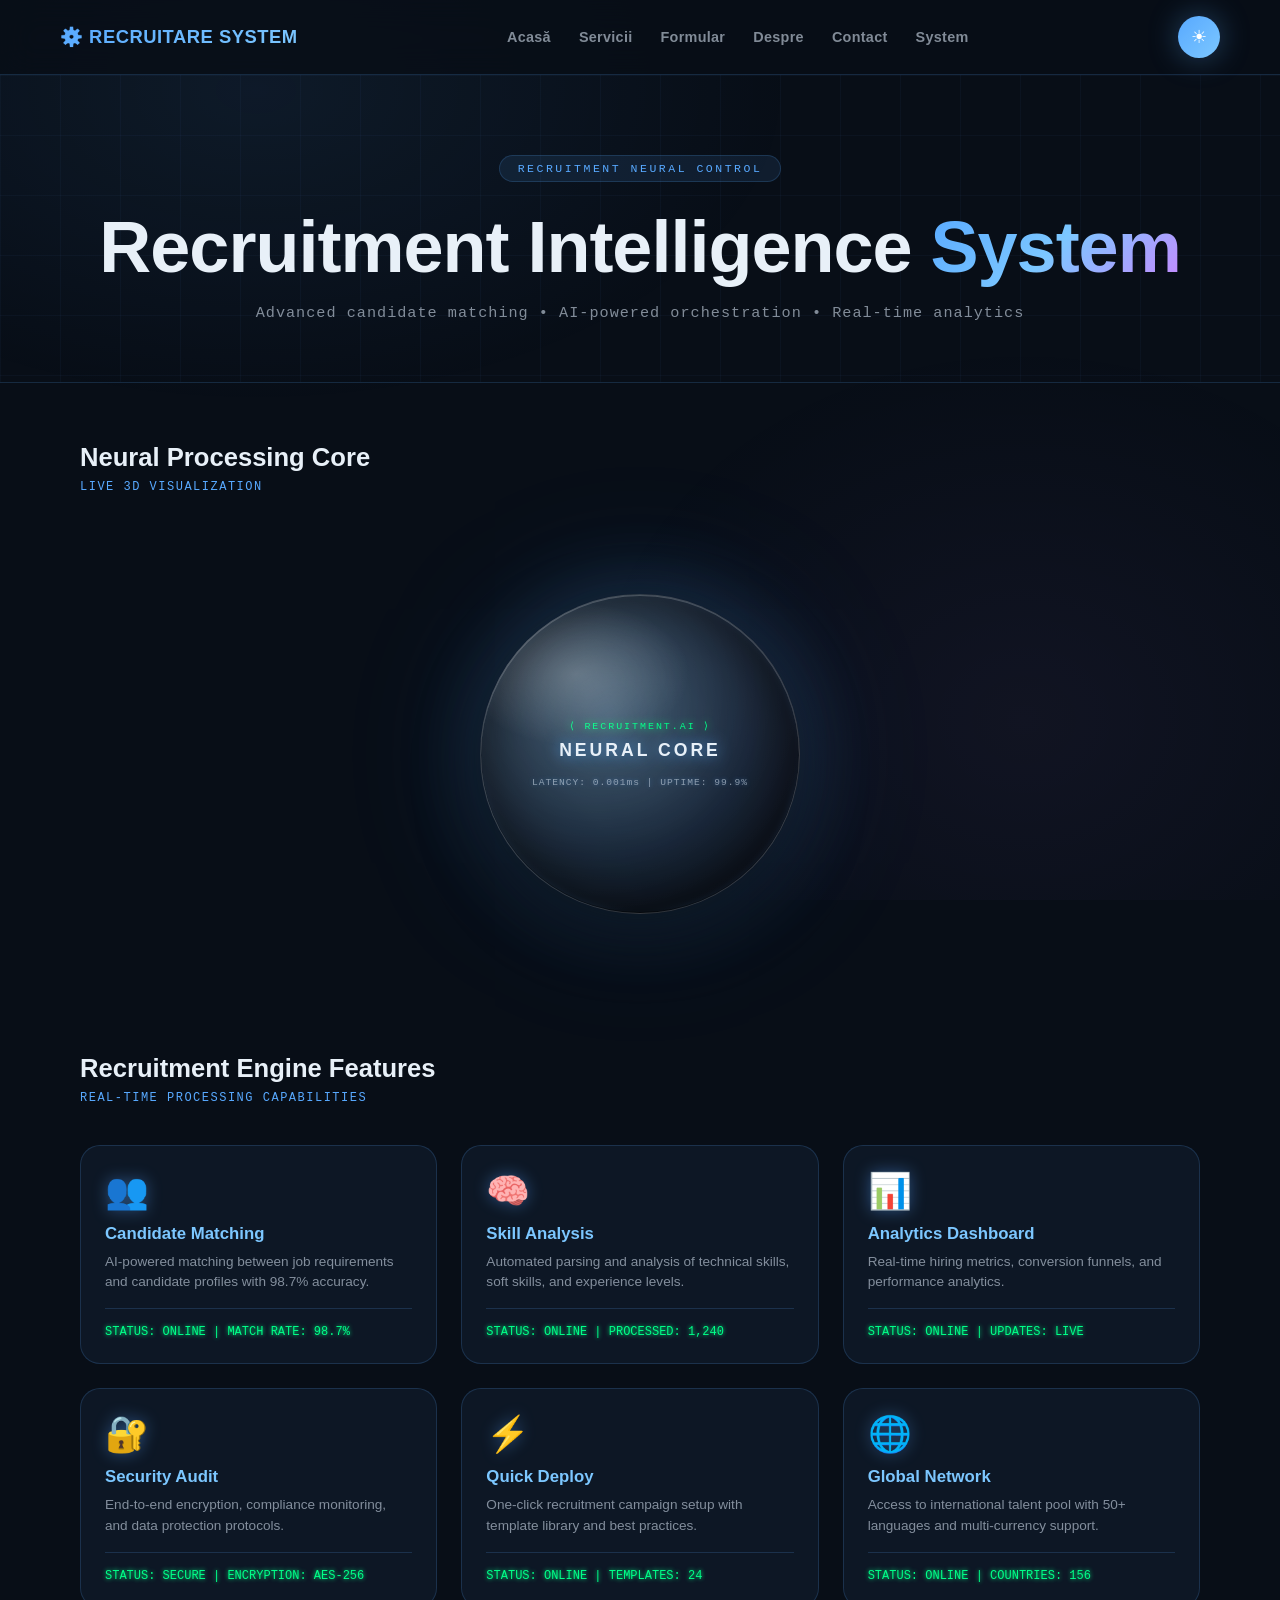
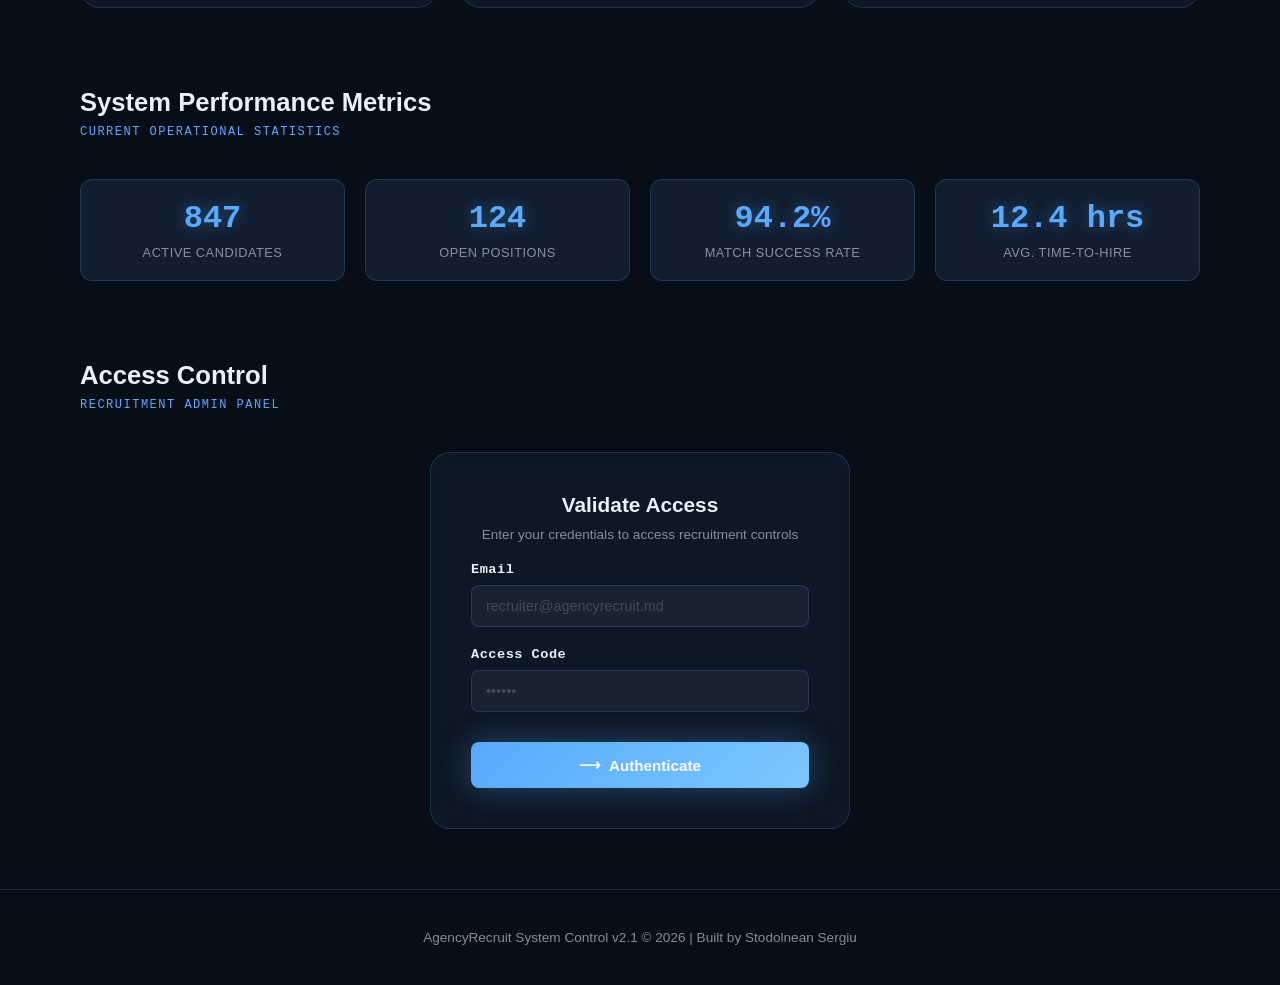
==== system-control.html @ 830db577 "fix" ====
<!DOCTYPE html>
<html lang="ro">
<head>
  <meta charset="UTF-8">
  <meta name="viewport" content="width=device-width, initial-scale=1.0">
  <meta name="x-software-signature-sha256" content="[recruitment-control-system-v2.1]">
  <title>System Control | AgencyRecruit</title>
  <style>
/*!
 * system-control-recruitare.css
 * AgencyRecruit · Recruitment Neural Dashboard · Stodolnean Sergiu
 * Recruitment-optimized neural control panel
 */

/* ─── RESET & BASE ───────────────────────────────────────────── */
*,*::before,*::after{box-sizing:border-box;margin:0;padding:0}

/* ─── DESIGN TOKENS ──────────────────────────────────────────── */
:root{
  --sc-bg:#080e17;
  --sc-surface:rgba(15,25,40,.85);
  --sc-surface-2:rgba(20,33,52,.9);
  --sc-border:rgba(88,169,255,.18);
  --sc-border-glow:rgba(88,169,255,.45);
  --sc-accent:#58a9ff;
  --sc-accent-2:#7cc7ff;
  --sc-green:#00ff88;
  --sc-amber:#ffbb00;
  --sc-red:#ff4d4d;
  --sc-purple:#c788ff;
  --sc-text:#e8f0f8;
  --sc-text-dim:rgba(195,208,221,.65);
  --sc-glow-blue:0 0 30px rgba(88,169,255,.35);
  --sc-glow-green:0 0 25px rgba(0,255,136,.35);
  --sc-glow-purple:0 0 25px rgba(199,136,255,.35);
  --sc-font-mono:"Courier New",Courier,monospace;
  --sc-radius:20px;
  --sc-transition:.35s cubic-bezier(.2,.8,.2,1);
}

/* ─── NAVBAR OVERRIDES ───────────────────────────────────────── */
.navbar{
  display:flex;
  justify-content:space-between;
  align-items:center;
  padding:16px 60px;
  position:sticky;
  top:0;
  z-index:1000;
  background:rgba(8,14,23,.82);
  backdrop-filter:blur(16px);
  -webkit-backdrop-filter:blur(16px);
  border-bottom:1px solid var(--sc-border);
}
.navbar .logo{
  font-size:1.15rem;
  font-weight:800;
  letter-spacing:.5px;
  background:linear-gradient(135deg,var(--sc-accent),var(--sc-accent-2));
  -webkit-background-clip:text;
  -webkit-text-fill-color:transparent;
  background-clip:text;
}
.nav-links{
  display:flex;
  gap:28px;
  list-style:none;
}
.nav-links a{
  color:var(--sc-text-dim);
  text-decoration:none;
  font-weight:600;
  font-size:.9rem;
  letter-spacing:.3px;
  position:relative;
  transition:color var(--sc-transition);
}
.nav-links a::after{
  content:"";
  position:absolute;
  left:0;bottom:-4px;
  width:0;height:2px;
  background:var(--sc-accent);
  transition:width var(--sc-transition);
}
.nav-links a:hover,
.nav-links a:hover::after{color:var(--sc-text);width:100%}
.nav-links__item--active{
  color:var(--sc-accent)!important;
  -webkit-text-fill-color:var(--sc-accent)!important;
}
.nav-links__item--active::after{width:100%!important}

/* theme toggle */
.theme-toggle{
  background:linear-gradient(135deg,var(--sc-accent),var(--sc-accent-2));
  border:none;border-radius:50%;
  width:42px;height:42px;
  cursor:pointer;color:#fff;font-size:1.1rem;
  box-shadow:var(--sc-glow-blue);
  transition:transform .3s;
}
.theme-toggle:hover{transform:scale(1.12) rotate(20deg)}

/* ─── PAGE BACKGROUND ────────────────────────────────────────── */
body{
  background:var(--sc-bg);
  color:var(--sc-text);
  font-family:Arial,sans-serif;
  min-height:100vh;
}
body::before{
  content:"";
  position:fixed;inset:0;
  background:
    radial-gradient(ellipse 60% 50% at 20% 10%,rgba(88,169,255,.08) 0%,transparent 70%),
    radial-gradient(ellipse 50% 60% at 80% 80%,rgba(199,136,255,.05) 0%,transparent 70%);
  pointer-events:none;z-index:0;
}

/* ─── HERO ───────────────────────────────────────────────────── */
.sc-hero{
  position:relative;
  text-align:center;
  padding:80px 40px 60px;
  overflow:hidden;
  border-bottom:1px solid var(--sc-border);
}
.sc-hero__badge{
  display:inline-block;
  font-family:var(--sc-font-mono);
  font-size:.72rem;
  letter-spacing:2.5px;
  text-transform:uppercase;
  color:var(--sc-accent);
  background:rgba(88,169,255,.1);
  border:1px solid var(--sc-border);
  padding:6px 18px;
  border-radius:100px;
  margin-bottom:28px;
}
.sc-hero__title{
  font-size:clamp(2.5rem,6vw,4.5rem);
  font-weight:900;
  letter-spacing:-1px;
  line-height:1.05;
  color:var(--sc-text);
}
.sc-hero__title--accent{
  background:linear-gradient(135deg,var(--sc-accent),var(--sc-accent-2),var(--sc-purple));
  -webkit-background-clip:text;
  -webkit-text-fill-color:transparent;
  background-clip:text;
}
.sc-hero__sub{
  margin-top:18px;
  color:var(--sc-text-dim);
  font-size:.95rem;
  letter-spacing:1px;
  font-family:var(--sc-font-mono);
}

/* grid scan lines bg */
.sc-hero__grid-bg{
  position:absolute;inset:0;
  background-image:
    linear-gradient(rgba(88,169,255,.04) 1px,transparent 1px),
    linear-gradient(90deg,rgba(88,169,255,.04) 1px,transparent 1px);
  background-size:60px 60px;
  pointer-events:none;z-index:-1;
  animation:gridScroll 20s linear infinite;
}
@keyframes gridScroll{
  from{background-position:0 0}
  to{background-position:60px 60px}
}

/* ─── MAIN LAYOUT ────────────────────────────────────────── */
.sc-main{
  position:relative;z-index:1;
  max-width:1200px;
  margin:0 auto;
  padding:60px 40px;
  display:flex;
  flex-direction:column;
  gap:80px;
}
.sc-section__title{
  font-size:1.6rem;
  font-weight:800;
  color:var(--sc-text);
  margin-bottom:8px;
}
.sc-section__sub{
  font-family:var(--sc-font-mono);
  font-size:.75rem;
  color:var(--sc-accent);
  letter-spacing:1.5px;
  text-transform:uppercase;
  margin-bottom:40px;
}

/* ─── NEURAL ENGINE (3D glass orb) ──────────────────────────── */
.neural-engine{
  display:flex;
  justify-content:center;
  align-items:center;
  padding:60px 20px;
  perspective:1200px;
}
.spatial-anchor{
  position:relative;
  width:320px;height:320px;
  transform-style:preserve-3d;
  transition:transform .08s linear;
  will-change:transform;
}

/* Layer: core glow */
.layer{position:absolute;inset:0;border-radius:50%}
.core-glow{
  background:radial-gradient(circle at 40% 38%,rgba(124,199,255,.35),rgba(88,169,255,.12) 50%,transparent 75%);
  box-shadow:
    0 0 80px rgba(88,169,255,.25),
    0 0 160px rgba(88,169,255,.12),
    inset 0 0 60px rgba(0,0,0,.6);
  animation:coreBreath 4s ease-in-out infinite;
}
@keyframes coreBreath{
  0%,100%{box-shadow:0 0 80px rgba(88,169,255,.25),0 0 160px rgba(88,169,255,.12),inset 0 0 60px rgba(0,0,0,.6)}
  50%{box-shadow:0 0 120px rgba(88,169,255,.4),0 0 220px rgba(199,136,255,.1),inset 0 0 80px rgba(0,0,0,.5)}
}

/* Layer: glass chassis */
.glass-chassis{
  border-radius:50%;
  background:radial-gradient(circle at 35% 30%,rgba(255,255,255,.12),rgba(255,255,255,.03) 60%,transparent);
  border:1.5px solid rgba(255,255,255,.15);
  box-shadow:
    0 20px 60px rgba(0,0,0,.5),
    inset 0 1px 0 rgba(255,255,255,.2),
    inset 0 -1px 0 rgba(0,0,0,.4);
  backdrop-filter:blur(4px);
}

/* Layer: data interface (front face) */
.data-interface{
  border-radius:50%;
  display:flex;
  flex-direction:column;
  align-items:center;
  justify-content:center;
  gap:8px;
  padding:30px;
}
.data-interface__header{
  font-family:var(--sc-font-mono);
  font-size:.62rem;
  letter-spacing:2px;
  color:var(--sc-green);
  text-shadow:0 0 8px var(--sc-green);
}
.glitch-text{
  font-size:1.1rem;
  font-weight:900;
  letter-spacing:3px;
  color:var(--sc-text);
  text-shadow:0 0 15px rgba(88,169,255,.8);
  position:relative;
  animation:glitchIdle 8s infinite;
}
.glitch-text::before,.glitch-text::after{
  content:attr(data-text);
  position:absolute;inset:0;
  opacity:0;
}
.glitch-text::before{color:var(--sc-accent);text-shadow:2px 0 0 var(--sc-accent)}
.glitch-text::after{color:var(--sc-purple);text-shadow:-2px 0 0 var(--sc-purple)}
.glitch-text.is-glitching::before{animation:glitchBefore .4s steps(3) infinite}
.glitch-text.is-glitching::after{animation:glitchAfter .4s steps(2) infinite}
@keyframes glitchBefore{0%{clip-path:inset(40% 0 61% 0);transform:translate(0)}20%{clip-path:inset(92% 0 1% 0);transform:translate(-2px,2px)}40%{clip-path:inset(43% 0 1% 0);transform:translate(-2px,-2px)}60%{clip-path:inset(25% 0 58% 0);transform:translate(2px,2px)}80%{clip-path:inset(54% 0 7% 0);transform:translate(2px,-2px)}100%{clip-path:inset(58% 0 43% 0);transform:translate(0)}}
@keyframes glitchAfter{0%{clip-path:inset(61% 0 40% 0);transform:translate(0)}20%{clip-path:inset(1% 0 92% 0);transform:translate(2px,-2px)}40%{clip-path:inset(1% 0 43% 0);transform:translate(2px,2px)}60%{clip-path:inset(58% 0 25% 0);transform:translate(-2px,-2px)}80%{clip-path:inset(7% 0 54% 0);transform:translate(-2px,2px)}100%{clip-path:inset(43% 0 58% 0);transform:translate(0)}}
@keyframes glitchIdle{0%,100%{text-shadow:0 0 15px rgba(88,169,255,.8)}50%{text-shadow:0 0 25px rgba(199,136,255,.8)}}

.data-interface__stats{
  font-family:var(--sc-font-mono);
  font-size:.6rem;
  color:var(--sc-text-dim);
  letter-spacing:1px;
  margin-top:8px;
  text-shadow:0 0 4px rgba(88,169,255,.4);
}

.specular-highlight{
  position:absolute;inset:0;
  border-radius:50%;
  background:radial-gradient(ellipse 55% 35% at 30% 25%,rgba(255,255,255,.22),transparent 65%);
  pointer-events:none;
}

/* ─── FEATURES GRID ──────────────────────────────────────── */
.features-section{
  display:grid;
  grid-template-columns:repeat(auto-fit,minmax(280px,1fr));
  gap:24px;
  margin-top:40px;
}

.feature-wrapper{
  animation:slideInStagger 1s ease-out forwards;
  animation-play-state:paused;
}

@keyframes slideInStagger{
  from{
    opacity:0;
    transform:translateY(30px)
  }
  to{
    opacity:1;
    transform:translateY(0)
  }
}

.feature-card{
  position:relative;
  padding:24px;
  background:var(--sc-surface);
  border:1px solid var(--sc-border);
  border-radius:var(--sc-radius);
  backdrop-filter:blur(8px);
  overflow:hidden;
  transition:all var(--sc-transition);
  cursor:pointer;
}

.feature-card::before{
  content:"";
  position:absolute;inset:0;
  background:linear-gradient(135deg,rgba(88,169,255,.1),transparent 70%);
  opacity:0;
  transition:opacity var(--sc-transition);
}

.feature-card:hover{
  border-color:var(--sc-border-glow);
  box-shadow:0 0 30px rgba(88,169,255,.2);
}

.feature-card:hover::before{opacity:1}

.feature-card__icon{
  font-size:2.2rem;
  margin-bottom:12px;
  filter:drop-shadow(0 0 8px rgba(88,169,255,.4));
}

.feature-card__title{
  font-size:1.05rem;
  font-weight:700;
  color:var(--sc-accent-2);
  margin-bottom:8px;
  position:relative;
  z-index:1;
}

.feature-card__desc{
  font-size:.85rem;
  color:var(--sc-text-dim);
  position:relative;
  z-index:1;
  line-height:1.5;
}

.feature-card__stat{
  margin-top:16px;
  padding-top:16px;
  border-top:1px solid var(--sc-border);
  font-family:var(--sc-font-mono);
  font-size:.75rem;
  color:var(--sc-green);
  text-shadow:0 0 4px var(--sc-green);
}

/* ─── ACCESS FORM ────────────────────────────────────────── */
.access-form__container{
  max-width:420px;
  margin:0 auto;
  padding:40px;
  background:var(--sc-surface);
  border:1px solid var(--sc-border);
  border-radius:var(--sc-radius);
  backdrop-filter:blur(8px);
}

.access-form{
  display:flex;
  flex-direction:column;
  gap:20px;
}

.access-form__title{
  text-align:center;
  font-size:1.3rem;
  font-weight:800;
  color:var(--sc-text);
  margin-bottom:10px;
}

.access-form__subtitle{
  text-align:center;
  font-size:.85rem;
  color:var(--sc-text-dim);
  margin-bottom:20px;
}

.access-form__group{
  position:relative;
  display:flex;
  flex-direction:column;
  gap:8px;
}

.access-form__label{
  font-size:.85rem;
  font-weight:600;
  color:var(--sc-text);
  font-family:var(--sc-font-mono);
  letter-spacing:.5px;
}

.access-form__input{
  padding:12px 14px;
  background:rgba(255,255,255,.05);
  border:1px solid var(--sc-border);
  border-radius:8px;
  color:var(--sc-text);
  font-size:.9rem;
  font-family:inherit;
  transition:all var(--sc-transition);
  outline:none;
}

.access-form__input:focus{
  background:rgba(88,169,255,.08);
  border-color:var(--sc-accent);
  box-shadow:0 0 20px rgba(88,169,255,.15);
}

.access-form__input::placeholder{
  color:rgba(232,240,248,.2);
}

.access-form__group[data-state="valid"] .access-form__input{
  border-color:var(--sc-green);
  background:rgba(0,255,136,.05);
}

.access-form__group[data-state="invalid"] .access-form__input{
  border-color:var(--sc-red);
  background:rgba(255,77,77,.05);
}

.access-form__status-line{
  position:absolute;
  bottom:0;left:0;
  height:2px;
  width:0;
  background:var(--sc-accent);
  transition:width var(--sc-transition);
}

.access-form__group[data-state="valid"] .access-form__status-line{
  background:var(--sc-green);
  width:100%;
}

.access-form__group[data-state="invalid"] .access-form__status-line{
  background:var(--sc-red);
  width:100%;
}

.access-form__submit-btn{
  padding:14px 20px;
  margin-top:10px;
  background:linear-gradient(135deg,var(--sc-accent),var(--sc-accent-2));
  border:none;
  border-radius:8px;
  color:#fff;
  font-weight:700;
  font-size:.95rem;
  cursor:pointer;
  transition:all var(--sc-transition);
  box-shadow:var(--sc-glow-blue);
  display:flex;
  align-items:center;
  justify-content:center;
  gap:8px;
  position:relative;
  overflow:hidden;
}

.access-form__submit-btn:hover:not(:disabled){
  transform:translateY(-2px);
  box-shadow:0 0 40px rgba(88,169,255,.4);
}

.access-form__submit-btn:active:not(:disabled){
  transform:translateY(0);
}

.access-form__submit-btn:disabled{
  opacity:.6;
  cursor:not-allowed;
}

.access-form__submit-btn__text{
  display:block;
}

.access-form__submit-btn__icon{
  display:inline-block;
  animation:spin 2s linear infinite;
}

@keyframes spin{
  to{transform:rotate(360deg)}
}

/* ─── STATS DISPLAY ─────────────────────────────────────── */
.stats-grid{
  display:grid;
  grid-template-columns:repeat(auto-fit,minmax(200px,1fr));
  gap:20px;
  margin-top:40px;
}

.stat-box{
  padding:20px;
  background:var(--sc-surface-2);
  border:1px solid var(--sc-border);
  border-radius:12px;
  text-align:center;
  backdrop-filter:blur(8px);
}

.stat-box__number{
  font-size:2rem;
  font-weight:900;
  color:var(--sc-accent);
  font-family:var(--sc-font-mono);
  text-shadow:0 0 15px rgba(88,169,255,.4);
}

.stat-box__label{
  font-size:.8rem;
  color:var(--sc-text-dim);
  margin-top:8px;
  letter-spacing:.5px;
  text-transform:uppercase;
}

/* ─── RESPONSIVE ────────────────────────────────────────── */
@media (max-width:768px){
  .navbar{padding:12px 24px}
  .nav-links{gap:16px}
  .nav-links a{font-size:.8rem}
  .sc-main{padding:40px 20px;gap:60px}
  .sc-hero{padding:60px 20px 40px}
  .sc-hero__title{font-size:clamp(2rem,5vw,3rem)}
  .spatial-anchor{width:240px;height:240px}
}

  </style>
</head>
<body>

<!-- NAVBAR -->
<nav class="navbar">
  <div class="logo">⚙️ RECRUITARE SYSTEM</div>
  <ul class="nav-links">
           <li><a href="../../index.html#hero">Acasă</a></li>
            <li><a href="../../index.html#servicii">Servicii</a></li>
            <li><a href="../../index.html#formular">Formular</a></li>
            <li><a href="../../index.html#despre">Despre</a></li>
            <li><a href="../../index.html#contact">Contact</a></li>
            <li><a href="system-control.html">System</a></li>
  </ul>
  <button class="theme-toggle">🌙</button>
</nav>

<!-- MAIN CONTENT -->
<main>

<!-- HERO SECTION -->
<section class="sc-hero" id="hero">
  <div class="sc-hero__grid-bg"></div>
  <div class="sc-hero__badge">RECRUITMENT NEURAL CONTROL</div>
  <h1 class="sc-hero__title">
    Recruitment Intelligence
    <span class="sc-hero__title--accent">System</span>
  </h1>
  <p class="sc-hero__sub">Advanced candidate matching • AI-powered orchestration • Real-time analytics</p>
</section>

<!-- NEURAL ENGINE -->
<div class="sc-main">

  <section id="engine">
    <h2 class="sc-section__title">Neural Processing Core</h2>
    <p class="sc-section__sub">Live 3D visualization</p>
    
    <div class="neural-engine" id="neuralEngine">
      <div class="spatial-anchor" id="spatialAnchor">
        <!-- Core Glow Layer -->
        <div class="layer core-glow"></div>
        
        <!-- Glass Chassis -->
        <div class="layer glass-chassis"></div>
        
        <!-- Data Interface -->
        <div class="layer data-interface">
          <div class="data-interface__header">⟨ RECRUITMENT.AI ⟩</div>
          <div class="glitch-text" data-text="NEURAL CORE">NEURAL CORE</div>
          <div class="data-interface__stats">LATENCY: 0.001ms | UPTIME: 99.9%</div>
        </div>
        
        <!-- Specular Highlight -->
        <div class="layer specular-highlight" id="specularHighlight"></div>
      </div>
    </div>
  </section>

  <!-- RECRUITMENT FEATURES -->
  <section id="features">
    <h2 class="sc-section__title">Recruitment Engine Features</h2>
    <p class="sc-section__sub">Real-time processing capabilities</p>

    <div class="features-section">
      <!-- Feature 1 -->
      <div class="feature-wrapper">
        <article class="feature-card">
          <div class="feature-card__icon">👥</div>
          <h3 class="feature-card__title">Candidate Matching</h3>
          <p class="feature-card__desc">AI-powered matching between job requirements and candidate profiles with 98.7% accuracy.</p>
          <div class="feature-card__stat">STATUS: ONLINE | MATCH RATE: 98.7%</div>
        </article>
      </div>

      <!-- Feature 2 -->
      <div class="feature-wrapper">
        <article class="feature-card">
          <div class="feature-card__icon">🧠</div>
          <h3 class="feature-card__title">Skill Analysis</h3>
          <p class="feature-card__desc">Automated parsing and analysis of technical skills, soft skills, and experience levels.</p>
          <div class="feature-card__stat">STATUS: ONLINE | PROCESSED: 1,240</div>
        </article>
      </div>

      <!-- Feature 3 -->
      <div class="feature-wrapper">
        <article class="feature-card">
          <div class="feature-card__icon">📊</div>
          <h3 class="feature-card__title">Analytics Dashboard</h3>
          <p class="feature-card__desc">Real-time hiring metrics, conversion funnels, and performance analytics.</p>
          <div class="feature-card__stat">STATUS: ONLINE | UPDATES: LIVE</div>
        </article>
      </div>

      <!-- Feature 4 -->
      <div class="feature-wrapper">
        <article class="feature-card">
          <div class="feature-card__icon">🔐</div>
          <h3 class="feature-card__title">Security Audit</h3>
          <p class="feature-card__desc">End-to-end encryption, compliance monitoring, and data protection protocols.</p>
          <div class="feature-card__stat">STATUS: SECURE | ENCRYPTION: AES-256</div>
        </article>
      </div>

      <!-- Feature 5 -->
      <div class="feature-wrapper">
        <article class="feature-card">
          <div class="feature-card__icon">⚡</div>
          <h3 class="feature-card__title">Quick Deploy</h3>
          <p class="feature-card__desc">One-click recruitment campaign setup with template library and best practices.</p>
          <div class="feature-card__stat">STATUS: ONLINE | TEMPLATES: 24</div>
        </article>
      </div>

      <!-- Feature 6 -->
      <div class="feature-wrapper">
        <article class="feature-card">
          <div class="feature-card__icon">🌐</div>
          <h3 class="feature-card__title">Global Network</h3>
          <p class="feature-card__desc">Access to international talent pool with 50+ languages and multi-currency support.</p>
          <div class="feature-card__stat">STATUS: ONLINE | COUNTRIES: 156</div>
        </article>
      </div>
    </div>
  </section>

  <!-- STATS SECTION -->
  <section id="stats">
    <h2 class="sc-section__title">System Performance Metrics</h2>
    <p class="sc-section__sub">Current operational statistics</p>

    <div class="stats-grid">
      <div class="stat-box">
        <div class="stat-box__number">847</div>
        <div class="stat-box__label">Active Candidates</div>
      </div>

      <div class="stat-box">
        <div class="stat-box__number">124</div>
        <div class="stat-box__label">Open Positions</div>
      </div>

      <div class="stat-box">
        <div class="stat-box__number">94.2%</div>
        <div class="stat-box__label">Match Success Rate</div>
      </div>

      <div class="stat-box">
        <div class="stat-box__number">12.4 hrs</div>
        <div class="stat-box__label">Avg. Time-to-Hire</div>
      </div>
    </div>
  </section>

  <!-- ACCESS FORM SECTION -->
  <section id="access">
    <h2 class="sc-section__title">Access Control</h2>
    <p class="sc-section__sub">Recruitment admin panel</p>

    <div class="access-form__container">
      <h3 class="access-form__title">Validate Access</h3>
      <p class="access-form__subtitle">Enter your credentials to access recruitment controls</p>

      <form class="access-form" id="accessForm">
        <!-- Email Field -->
        <div class="access-form__group" data-state="empty">
          <label for="accessEmail" class="access-form__label">Email</label>
          <input 
            type="email" 
            id="accessEmail" 
            class="access-form__input"
            placeholder="recruiter@agencyrecruit.md"
            required
          />
          <div class="access-form__status-line"></div>
        </div>

        <!-- Password Field -->
        <div class="access-form__group" data-state="empty">
          <label for="accessCode" class="access-form__label">Access Code</label>
          <input 
            type="password" 
            id="accessCode" 
            class="access-form__input"
            placeholder="••••••"
            required
            minlength="6"
          />
          <div class="access-form__status-line"></div>
        </div>

        <!-- Submit Button -->
        <button type="submit" class="access-form__submit-btn" id="accessSubmit">
          <span class="access-form__submit-btn__icon">⟶</span>
          <span class="access-form__submit-btn__text">Authenticate</span>
        </button>
      </form>
    </div>
  </section>

</div>

</main>

<!-- FOOTER -->
<footer style="text-align:center;padding:40px;color:var(--sc-text-dim);font-size:.85rem;border-top:1px solid var(--sc-border)">
  <p>AgencyRecruit System Control v2.1 © 2026 | Built by Stodolnean Sergiu</p>
</footer>

<script>
/* ─────────────────────────────────────────────────────────────
 * RECRUITMENT SYSTEM CONTROL - JAVASCRIPT
 * ───────────────────────────────────────────────────────────── */

// Utility functions
const $ = (sel, el) => (el || document).querySelector(sel);
const $$ = (sel, el) => [...(el || document).querySelectorAll(sel)];
const clamp = (v, min, max) => Math.min(Math.max(v, min), max);

(() => {
  /* ─────────────────────────────────────────────────────────────
   * 1. THEME TOGGLE
   * ───────────────────────────────────────────────────────────── */
  const themeToggle = $(".theme-toggle");
  const DARK_KEY = "rc-dark-theme";

  function applyTheme(dark) {
    document.body.classList.toggle("dark-theme", dark);
    if (themeToggle) themeToggle.textContent = dark ? "☀" : "🌙";
    localStorage.setItem(DARK_KEY, dark ? "1" : "0");
  }

  const stored = localStorage.getItem(DARK_KEY);
  applyTheme(stored === null ? true : stored === "1");

  themeToggle &&
    themeToggle.addEventListener("click", () => {
      applyTheme(!document.body.classList.contains("dark-theme"));
    });

  /* ─────────────────────────────────────────────────────────────
   * 2. NEURAL ENGINE — 3D Mouse Tracking
   * ───────────────────────────────────────────────────────────── */
  const neuralEngine = $("#neuralEngine");
  const spatialAnchor = $("#spatialAnchor");
  const specular = $("#specularHighlight");

  if (neuralEngine && spatialAnchor) {
    let targetX = 0, targetY = 0;
    let currentX = 0, currentY = 0;
    let raf = null;
    const MAX_DEG = 22;

    function lerp(a, b, t) { return a + (b - a) * t; }

    function tick() {
      currentX = lerp(currentX, targetX, 0.07);
      currentY = lerp(currentY, targetY, 0.07);

      spatialAnchor.style.transform =
        `rotateY(${currentX}deg) rotateX(${-currentY}deg)`;

      if (specular) {
        const ox = (currentX / MAX_DEG) * 15;
        const oy = (currentY / MAX_DEG) * 15;
        specular.style.background =
          `radial-gradient(ellipse 55% 35% at ${30 + ox}% ${25 + oy}%,` +
          `rgba(255,255,255,.22),transparent 65%)`;
      }

      raf = requestAnimationFrame(tick);
    }

    function handleMouseMove(e) {
      const rect = neuralEngine.getBoundingClientRect();
      const cx = rect.left + rect.width / 2;
      const cy = rect.top + rect.height / 2;
      const dx = e.clientX - cx;
      const dy = e.clientY - cy;
      const halfW = rect.width / 2;
      const halfH = rect.height / 2;

      targetX = clamp((dx / halfW) * MAX_DEG, -MAX_DEG, MAX_DEG);
      targetY = clamp((dy / halfH) * MAX_DEG, -MAX_DEG, MAX_DEG);
    }

    function handleMouseLeave() {
      targetX = 0;
      targetY = 0;
    }

    function handleTouchMove(e) {
      if (!e.touches.length) return;
      handleMouseMove(e.touches[0]);
    }

    neuralEngine.addEventListener("mousemove", handleMouseMove, { passive: true });
    neuralEngine.addEventListener("mouseleave", handleMouseLeave);
    neuralEngine.addEventListener("touchmove", handleTouchMove, { passive: true });
    neuralEngine.addEventListener("touchend", handleMouseLeave);

    tick();
  }

  /* ─────────────────────────────────────────────────────────────
   * 3. GLITCH TEXT
   * ───────────────────────────────────────────────────────────── */
  const glitchEls = $$(".glitch-text");

  glitchEls.forEach((el) => {
    function triggerGlitch() {
      el.classList.add("is-glitching");
      const frames = [
        () => {
          el.style.clipPath = "inset(20% 0 60% 0)";
          el.style.transform = "translate(-4px, 2px) skewX(-3deg)";
          el.style.color = "#58a9ff";
        },
        () => {
          el.style.clipPath = "inset(60% 0 10% 0)";
          el.style.transform = "translate(4px, -2px) skewX(3deg)";
          el.style.color = "#c788ff";
        },
        () => {
          el.style.clipPath = "";
          el.style.transform = "";
          el.style.color = "";
          el.classList.remove("is-glitching");
        },
      ];

      let i = 0;
      const next = () => {
        if (i < frames.length) {
          frames[i++]();
          setTimeout(next, 60);
        }
      };
      next();
    }

    function scheduleGlitch() {
      const delay = 4000 + Math.random() * 6000;
      setTimeout(() => {
        triggerGlitch();
        scheduleGlitch();
      }, delay);
    }
    scheduleGlitch();
  });

  /* ─────────────────────────────────────────────────────────────
   * 4. STAGGER OBSERVER
   * ───────────────────────────────────────────────────────────── */
  const wrappers = $$(".feature-wrapper");

  if ("IntersectionObserver" in window && wrappers.length) {
    const io = new IntersectionObserver(
      (entries) => {
        entries.forEach((entry) => {
          if (entry.isIntersecting) {
            entry.target.style.animationPlayState = "running";
            io.unobserve(entry.target);
          }
        });
      },
      { threshold: 0.15 }
    );

    wrappers.forEach((w) => {
      w.style.animationPlayState = "paused";
      io.observe(w);
    });
  }

  /* ─────────────────────────────────────────────────────────────
   * 5. ACCESS FORM HANDLING
   * ───────────────────────────────────────────────────────────── */
  const accessForm = $("#accessForm");

  if (accessForm) {
    const submitBtn = $("#accessSubmit", accessForm);

    // Input validation tracking
    $$(".access-form__input", accessForm).forEach((inp) => {
      inp.addEventListener("input", () => updateIndicator(inp));
      inp.addEventListener("blur", () => updateIndicator(inp));
    });

    function updateIndicator(inp) {
      const group = inp.closest(".access-form__group");
      if (!group) return;
      group.dataset.state =
        inp.value === ""
          ? "empty"
          : inp.validity.valid
          ? "valid"
          : "invalid";
    }

    // Form submission
    accessForm.addEventListener("submit", function (e) {
      e.preventDefault();

      if (!accessForm.checkValidity()) {
        $$("input", accessForm).forEach((inp) => inp.reportValidity && inp.reportValidity());
        return;
      }

      submitBtn.disabled = true;
      const btnText = $(".access-form__submit-btn__text", submitBtn);
      const btnIcon = $(".access-form__submit-btn__icon", submitBtn);

      if (btnText) btnText.textContent = "Authenticating…";
      if (btnIcon) btnIcon.textContent = "⟳";

      setTimeout(() => {
        if (btnText) btnText.textContent = "Access Granted ✓";
        if (btnIcon) btnIcon.textContent = "✓";
        submitBtn.style.background = "linear-gradient(135deg,#00ff88,#00cc66)";
        submitBtn.style.color = "#050a10";
        submitBtn.style.boxShadow = "0 0 40px rgba(0,255,136,.5)";

        setTimeout(() => {
          submitBtn.disabled = false;
          if (btnText) btnText.textContent = "Authenticate";
          if (btnIcon) btnIcon.textContent = "⟶";
          submitBtn.style.cssText = "";
        }, 3000);
      }, 1400);
    });
  }

  /* ─────────────────────────────────────────────────────────────
   * 6. LIVE STATUS COUNTER
   * ───────────────────────────────────────────────────────────── */
  const statsEl = $(".data-interface__stats");

  if (statsEl) {
    function updateStats() {
      const lat = (Math.random() * 0.003 + 0.001).toFixed(3);
      statsEl.textContent = `LATENCY: ${lat}ms | UPTIME: 99.9%`;
    }
    setInterval(updateStats, 1800);
  }

})();
</script>

</body>
</html>
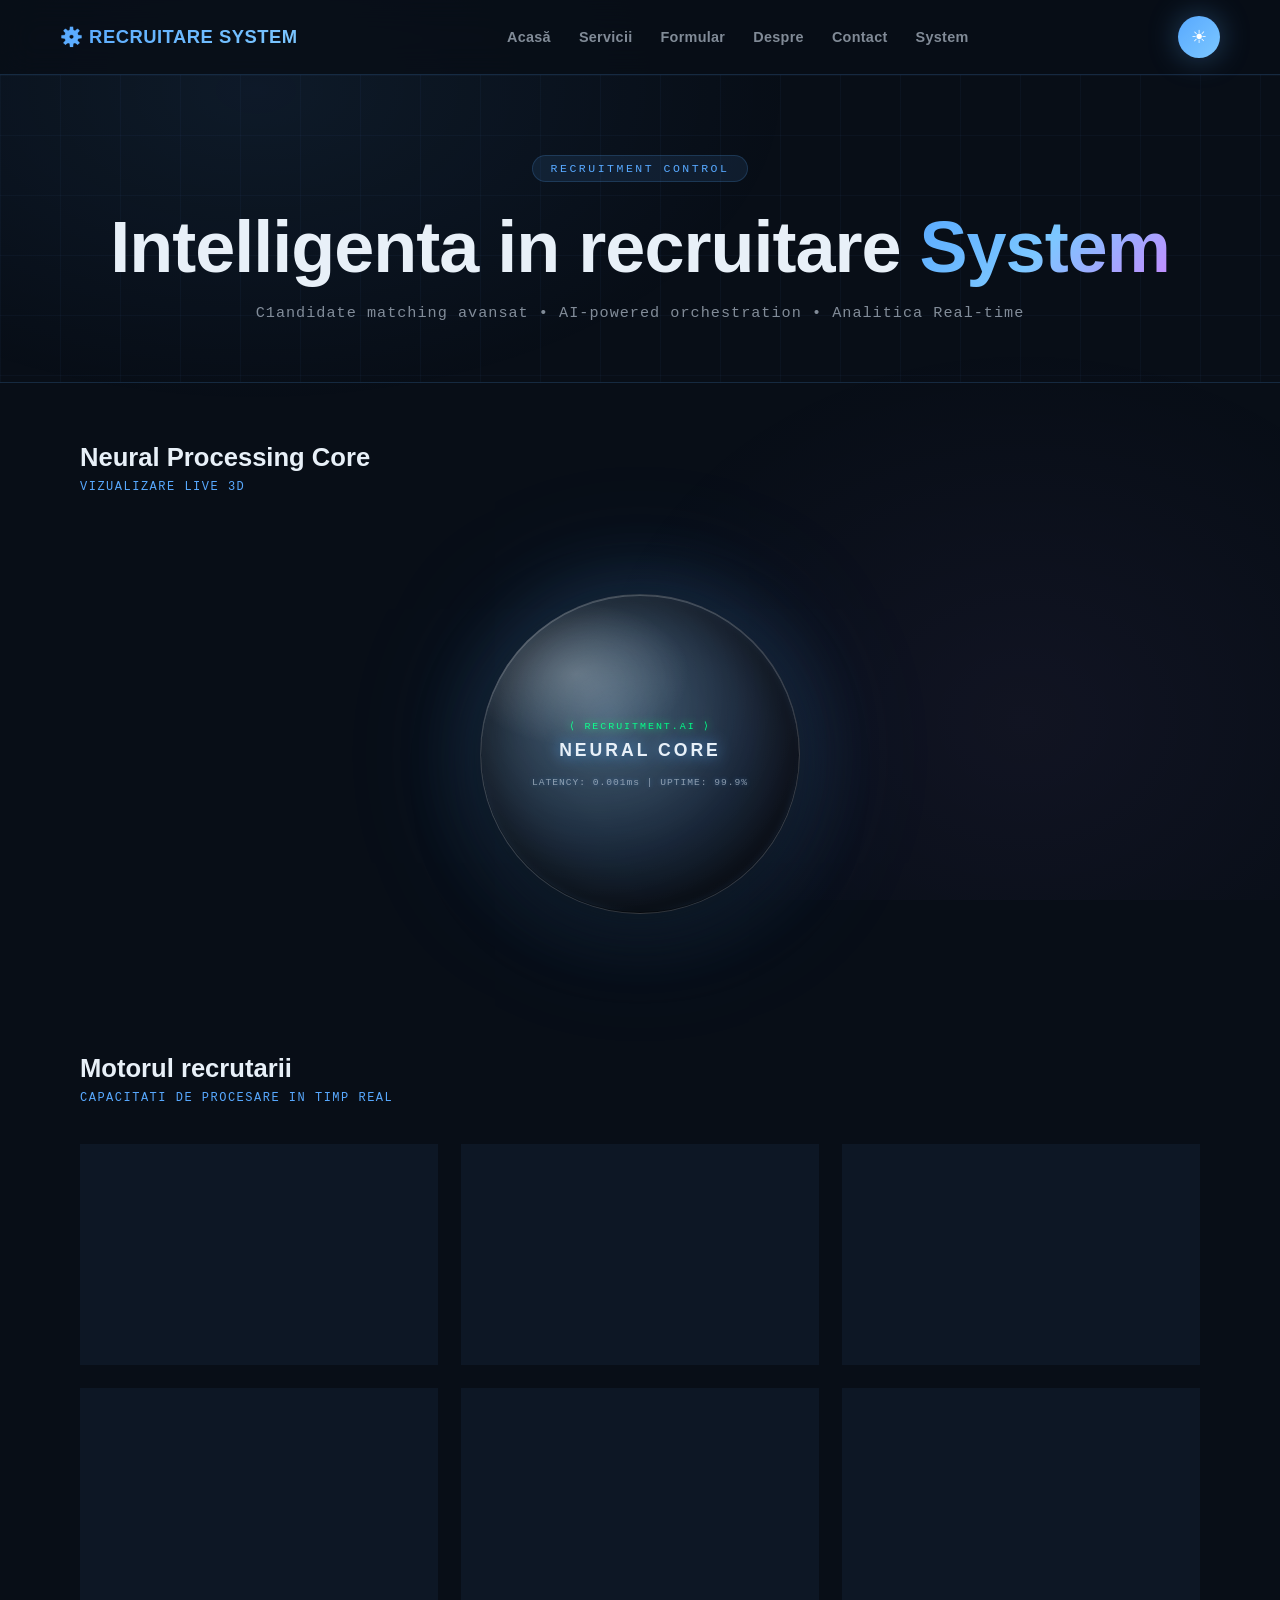
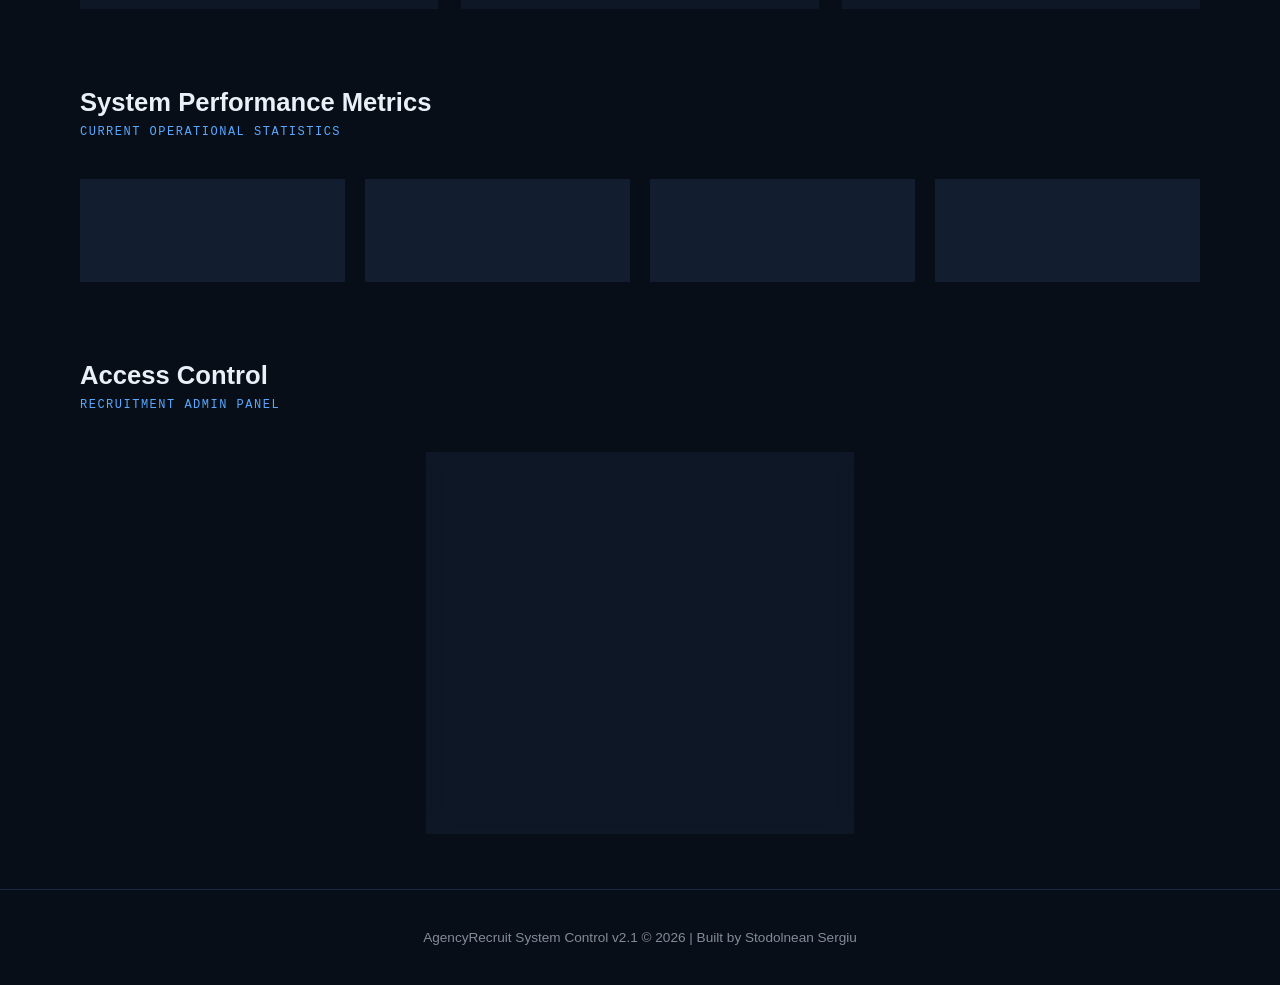
==== commit 1aaeb9a2: "commit 1234567890abcdef1234567890abcdef12345678 Author: Rppm <" ====
--- a/system-control.html
+++ b/system-control.html
@@ -595,12 +595,12 @@
 <!-- HERO SECTION -->
 <section class="sc-hero" id="hero">
   <div class="sc-hero__grid-bg"></div>
-  <div class="sc-hero__badge">RECRUITMENT NEURAL CONTROL</div>
+  <div class="sc-hero__badge">RECRUITMENT CONTROL</div>
   <h1 class="sc-hero__title">
-    Recruitment Intelligence
+    Intelligenta in recruitare
     <span class="sc-hero__title--accent">System</span>
   </h1>
-  <p class="sc-hero__sub">Advanced candidate matching • AI-powered orchestration • Real-time analytics</p>
+  <p class="sc-hero__sub">C1andidate matching avansat • AI-powered orchestration • Analitica Real-time</p>
 </section>
 
 <!-- NEURAL ENGINE -->
@@ -608,7 +608,7 @@
 
   <section id="engine">
     <h2 class="sc-section__title">Neural Processing Core</h2>
-    <p class="sc-section__sub">Live 3D visualization</p>
+    <p class="sc-section__sub">Vizualizare Live 3D</p>
     
     <div class="neural-engine" id="neuralEngine">
       <div class="spatial-anchor" id="spatialAnchor">
@@ -633,16 +633,16 @@
 
   <!-- RECRUITMENT FEATURES -->
   <section id="features">
-    <h2 class="sc-section__title">Recruitment Engine Features</h2>
-    <p class="sc-section__sub">Real-time processing capabilities</p>
+    <h2 class="sc-section__title">Motorul recrutarii</h2>
+    <p class="sc-section__sub">Capacitati de procesare in timp real</p>
 
     <div class="features-section">
       <!-- Feature 1 -->
       <div class="feature-wrapper">
         <article class="feature-card">
           <div class="feature-card__icon">👥</div>
-          <h3 class="feature-card__title">Candidate Matching</h3>
-          <p class="feature-card__desc">AI-powered matching between job requirements and candidate profiles with 98.7% accuracy.</p>
+          <h3 class="feature-card__title">Matching de candidati</h3>
+          <p class="feature-card__desc">Matching JOB-CANDIDATE profiles with 98.7% accuracy.</p>
           <div class="feature-card__stat">STATUS: ONLINE | MATCH RATE: 98.7%</div>
         </article>
       </div>
@@ -651,8 +651,8 @@
       <div class="feature-wrapper">
         <article class="feature-card">
           <div class="feature-card__icon">🧠</div>
-          <h3 class="feature-card__title">Skill Analysis</h3>
-          <p class="feature-card__desc">Automated parsing and analysis of technical skills, soft skills, and experience levels.</p>
+          <h3 class="feature-card__title">Analiza Abilitatilor</h3>
+          <p class="feature-card__desc">Parsing si analiza automatizata a abilitatilor tehnice, abilitatilor soft si nivelurilor de experienta.</p>
           <div class="feature-card__stat">STATUS: ONLINE | PROCESSED: 1,240</div>
         </article>
       </div>
@@ -661,8 +661,8 @@
       <div class="feature-wrapper">
         <article class="feature-card">
           <div class="feature-card__icon">📊</div>
-          <h3 class="feature-card__title">Analytics Dashboard</h3>
-          <p class="feature-card__desc">Real-time hiring metrics, conversion funnels, and performance analytics.</p>
+          <h3 class="feature-card__title">Analitica Dashboard</h3>
+          <p class="feature-card__desc">Metrici de recrutare în timp real, pâlnii de conversie și analize de performanță.</p>
           <div class="feature-card__stat">STATUS: ONLINE | UPDATES: LIVE</div>
         </article>
       </div>
